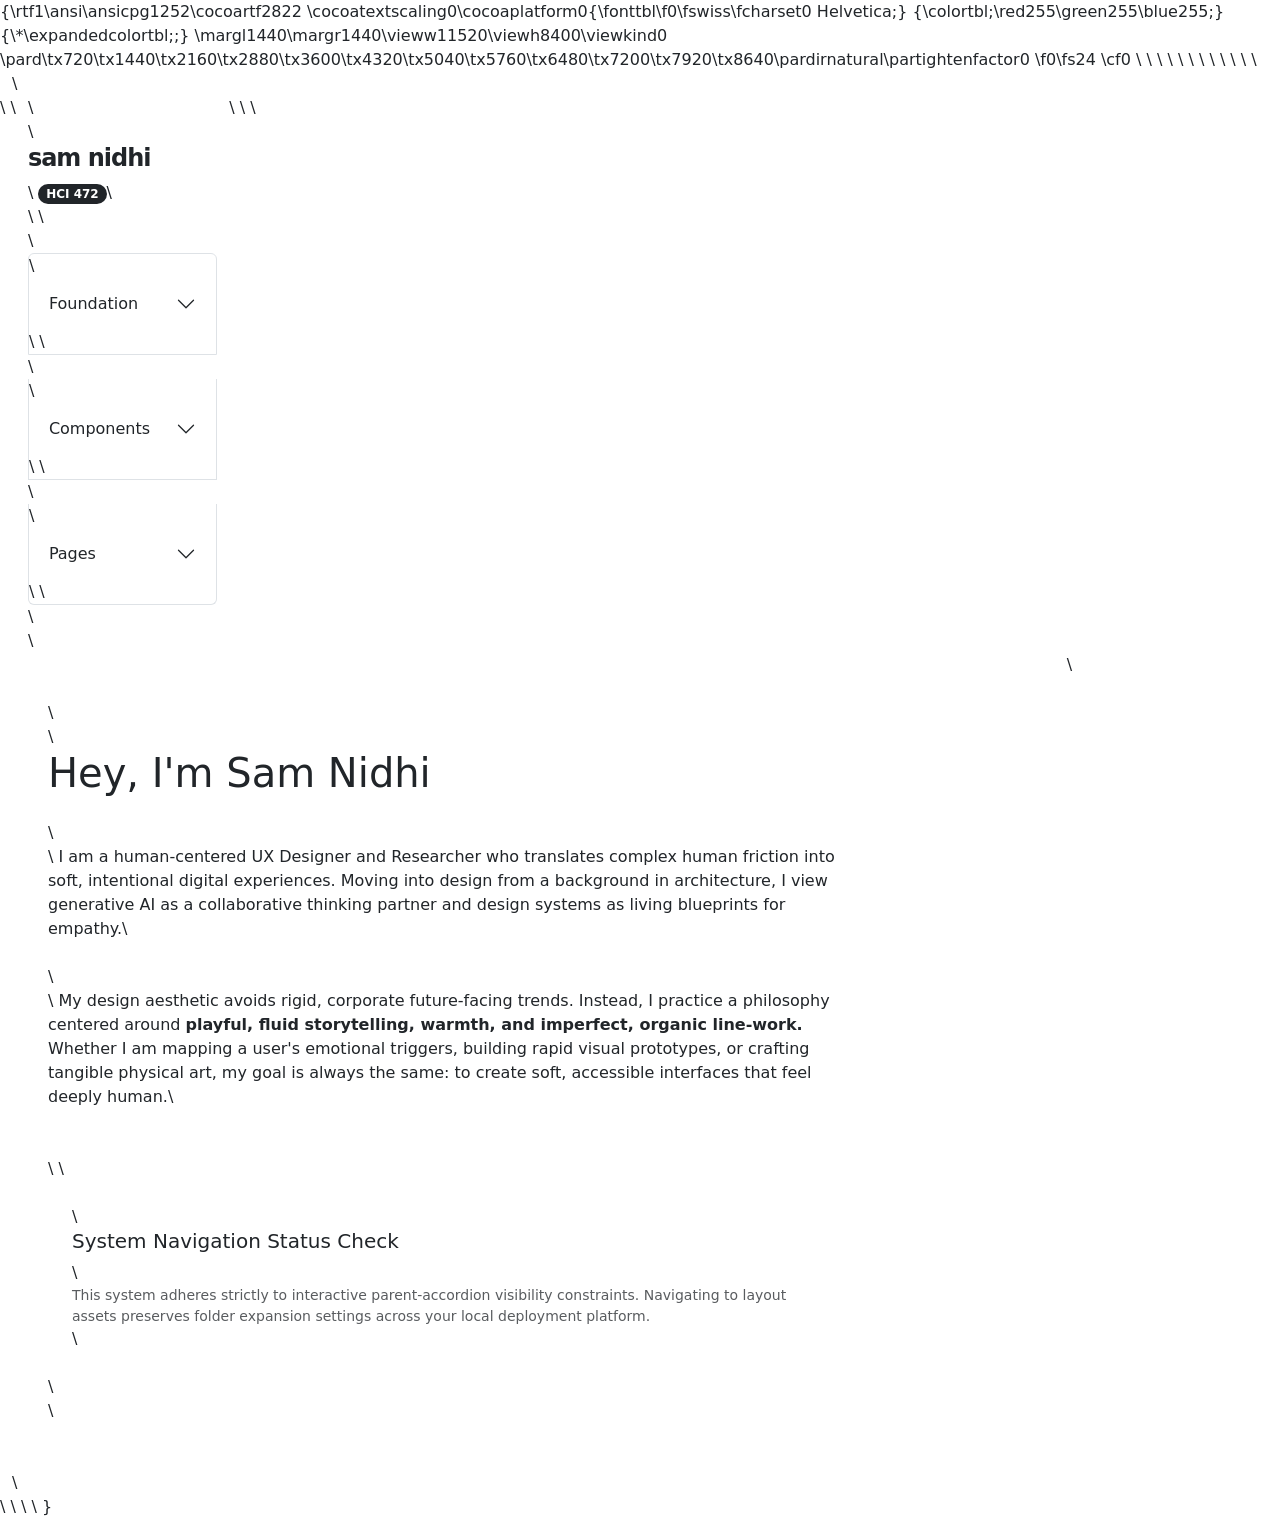
==== index.html @ 7e177401 "Add files via upload" ====
{\rtf1\ansi\ansicpg1252\cocoartf2822
\cocoatextscaling0\cocoaplatform0{\fonttbl\f0\fswiss\fcharset0 Helvetica;}
{\colortbl;\red255\green255\blue255;}
{\*\expandedcolortbl;;}
\margl1440\margr1440\vieww11520\viewh8400\viewkind0
\pard\tx720\tx1440\tx2160\tx2880\tx3600\tx4320\tx5040\tx5760\tx6480\tx7200\tx7920\tx8640\pardirnatural\partightenfactor0

\f0\fs24 \cf0 <!DOCTYPE html>\
<html lang="en">\
<head>\
    <meta charset="UTF-8">\
    <meta name="viewport" content="width=device-width, initial-scale=1.0">\
    <title>Syamantaka Nidhi - Design System</title>\
    <link rel="icon" type="image/x-icon" href="favicon.ico">\
    <link href="https://cdn.jsdelivr.net/npm/bootstrap@5.3.2/dist/css/bootstrap.min.css" rel="stylesheet">\
    <link rel="stylesheet" href="css/homework.css">\
</head>\
<body>\
\
<div class="container-fluid">\
    <div class="row">\
        <!-- Sidebar Navigation Dashboard Frame -->\
        <div class="col-md-3 col-lg-2 sidebar-wrapper sticky-top">\
            <div class="brand-wrapper">\
                <h4 style="font-weight:700; letter-spacing:-1px;">sam nidhi</h4>\
                <span class="badge bg-dark rounded-pill">HCI 472</span>\
            </div>\
            \
            <div class="accordion nav-accordion" id="systemNavBlock">\
                <div class="accordion-item">\
                    <h2 class="accordion-header"><button class="accordion-button collapsed" type="button" data-bs-toggle="collapse" data-bs-target="#f-foundations">Foundation</button></h2>\
                    <div id="f-foundations" class="accordion-collapse collapse" data-bs-parent="#systemNavBlock">\
                        <ul class="sidebar-subnav">\
                            <li><a href="Foundation/color.html">Color Palette</a></li>\
                            <li><a href="Foundation/typography.html">Typography</a></li>\
                            <li><a href="Foundation/logo.html">Logo System</a></li>\
                        </ul>\
                    </div>\
                </div>\
                <div class="accordion-item">\
                    <h2 class="accordion-header"><button class="accordion-button collapsed" type="button" data-bs-toggle="collapse" data-bs-target="#f-components">Components</button></h2>\
                    <div id="f-components" class="accordion-collapse collapse" data-bs-parent="#systemNavBlock">\
                        <ul class="sidebar-subnav">\
                            <li><a href="Components/buttons.html">Buttons</a></li>\
                            <li><a href="Components/cards.html">Cards</a></li>\
                            <li><a href="Components/navigation.html">Navigation</a></li>\
                        </ul>\
                    </div>\
                </div>\
                <div class="accordion-item">\
                    <h2 class="accordion-header"><button class="accordion-button collapsed" type="button" data-bs-toggle="collapse" data-bs-target="#f-pages">Pages</button></h2>\
                    <div id="f-pages" class="accordion-collapse collapse" data-bs-parent="#systemNavBlock">\
                        <ul class="sidebar-subnav">\
                            <li><a href="Pages/desktop.html">Desktop Layout</a></li>\
                            <li><a href="Pages/tablet.html">Tablet Layout</a></li>\
                            <li><a href="Pages/mobile.html">Mobile Layout</a></li>\
                        </ul>\
                    </div>\
                </div>\
            </div>\
        </div>\
\
        <!-- Biography Introduction Display Space -->\
        <main class="col-md-9 col-lg-10 px-md-5 py-5">\
            <div style="max-width: 800px;">\
                <h1 class="mb-4">Hey, I'm Sam Nidhi</h1>\
                <p class="lead-p mb-4">\
                    I am a human-centered UX Designer and Researcher who translates complex human friction into soft, intentional digital experiences. Moving into design from a background in architecture, I view generative AI as a collaborative thinking partner and design systems as living blueprints for empathy.\
                </p>\
                <p class="lead-p mb-5">\
                    My design aesthetic avoids rigid, corporate future-facing trends. Instead, I practice a philosophy centered around <strong>playful, fluid storytelling, warmth, and imperfect, organic line-work.</strong> Whether I am mapping a user's emotional triggers, building rapid visual prototypes, or crafting tangible physical art, my goal is always the same: to create soft, accessible interfaces that feel deeply human.\
                </p>\
                \
                <div class="p-4 rounded-4" style="background-color: var(--beige-30); border: 1px solid var(--beige-50);">\
                    <h5>System Navigation Status Check</h5>\
                    <p class="mb-0 text-muted small">This system adheres strictly to interactive parent-accordion visibility constraints. Navigating to layout assets preserves folder expansion settings across your local deployment platform.</p>\
                </div>\
            </div>\
        </main>\
    </div>\
</div>\
\
<script src="https://cdn.jsdelivr.net/npm/bootstrap@5.3.2/dist/js/bootstrap.bundle.min.js"></script>\
</body>\
</html>}
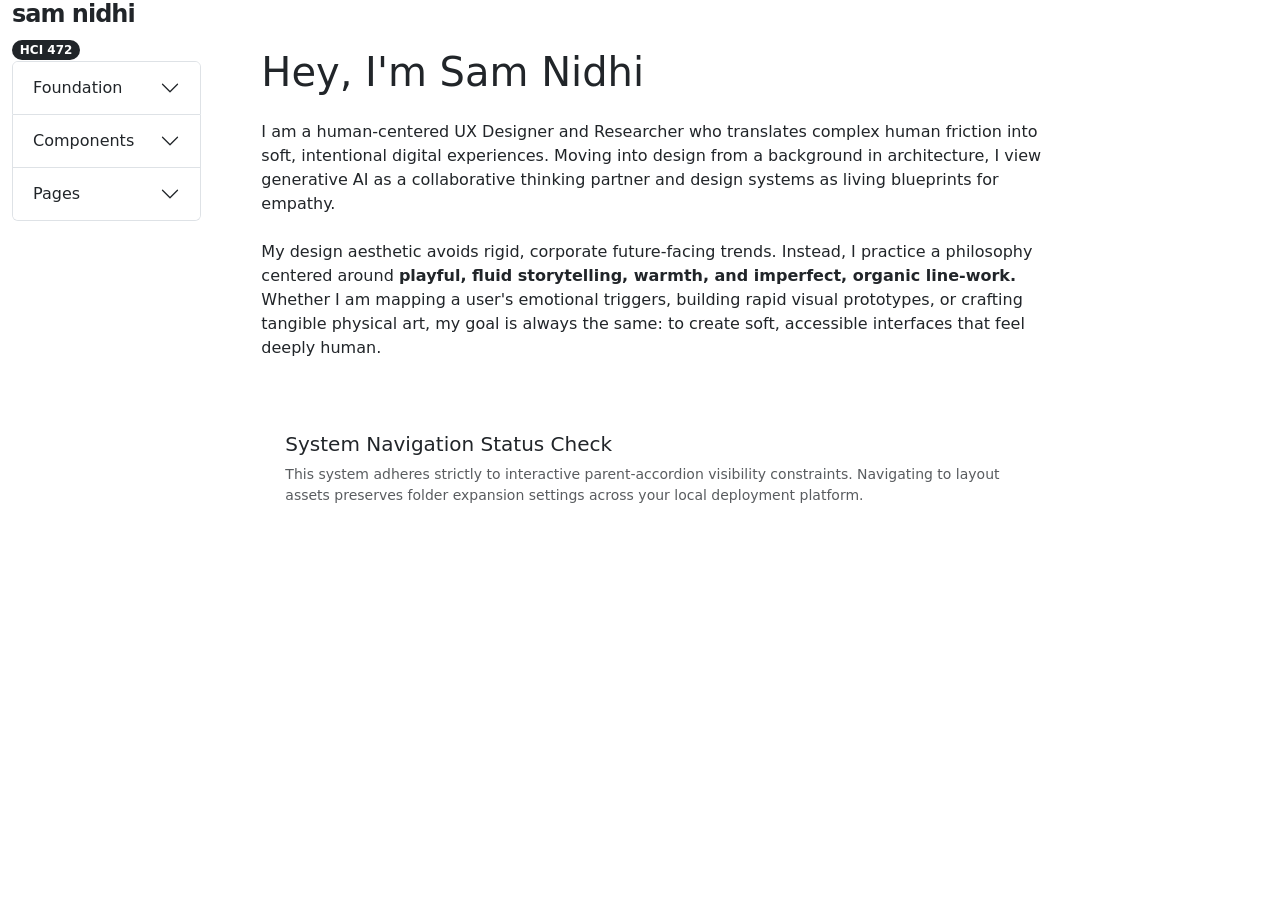
==== commit 2c2c78e6: "Update index.html" ====
--- a/index.html
+++ b/index.html
@@ -1,85 +1,78 @@
-{\rtf1\ansi\ansicpg1252\cocoartf2822
-\cocoatextscaling0\cocoaplatform0{\fonttbl\f0\fswiss\fcharset0 Helvetica;}
-{\colortbl;\red255\green255\blue255;}
-{\*\expandedcolortbl;;}
-\margl1440\margr1440\vieww11520\viewh8400\viewkind0
-\pard\tx720\tx1440\tx2160\tx2880\tx3600\tx4320\tx5040\tx5760\tx6480\tx7200\tx7920\tx8640\pardirnatural\partightenfactor0
+<!DOCTYPE html>
+<html lang="en">
+<head>
+    <meta charset="UTF-8">
+    <meta name="viewport" content="width=device-width, initial-scale=1.0">
+    <title>Syamantaka Nidhi - Design System</title>
+    <link rel="icon" type="image/x-icon" href="favicon.ico">
+    <link href="https://cdn.jsdelivr.net/npm/bootstrap@5.3.2/dist/css/bootstrap.min.css" rel="stylesheet">
+    <link rel="stylesheet" href="css/homework.css">
+</head>
+<body>
 
-\f0\fs24 \cf0 <!DOCTYPE html>\
-<html lang="en">\
-<head>\
-    <meta charset="UTF-8">\
-    <meta name="viewport" content="width=device-width, initial-scale=1.0">\
-    <title>Syamantaka Nidhi - Design System</title>\
-    <link rel="icon" type="image/x-icon" href="favicon.ico">\
-    <link href="https://cdn.jsdelivr.net/npm/bootstrap@5.3.2/dist/css/bootstrap.min.css" rel="stylesheet">\
-    <link rel="stylesheet" href="css/homework.css">\
-</head>\
-<body>\
-\
-<div class="container-fluid">\
-    <div class="row">\
-        <!-- Sidebar Navigation Dashboard Frame -->\
-        <div class="col-md-3 col-lg-2 sidebar-wrapper sticky-top">\
-            <div class="brand-wrapper">\
-                <h4 style="font-weight:700; letter-spacing:-1px;">sam nidhi</h4>\
-                <span class="badge bg-dark rounded-pill">HCI 472</span>\
-            </div>\
-            \
-            <div class="accordion nav-accordion" id="systemNavBlock">\
-                <div class="accordion-item">\
-                    <h2 class="accordion-header"><button class="accordion-button collapsed" type="button" data-bs-toggle="collapse" data-bs-target="#f-foundations">Foundation</button></h2>\
-                    <div id="f-foundations" class="accordion-collapse collapse" data-bs-parent="#systemNavBlock">\
-                        <ul class="sidebar-subnav">\
-                            <li><a href="Foundation/color.html">Color Palette</a></li>\
-                            <li><a href="Foundation/typography.html">Typography</a></li>\
-                            <li><a href="Foundation/logo.html">Logo System</a></li>\
-                        </ul>\
-                    </div>\
-                </div>\
-                <div class="accordion-item">\
-                    <h2 class="accordion-header"><button class="accordion-button collapsed" type="button" data-bs-toggle="collapse" data-bs-target="#f-components">Components</button></h2>\
-                    <div id="f-components" class="accordion-collapse collapse" data-bs-parent="#systemNavBlock">\
-                        <ul class="sidebar-subnav">\
-                            <li><a href="Components/buttons.html">Buttons</a></li>\
-                            <li><a href="Components/cards.html">Cards</a></li>\
-                            <li><a href="Components/navigation.html">Navigation</a></li>\
-                        </ul>\
-                    </div>\
-                </div>\
-                <div class="accordion-item">\
-                    <h2 class="accordion-header"><button class="accordion-button collapsed" type="button" data-bs-toggle="collapse" data-bs-target="#f-pages">Pages</button></h2>\
-                    <div id="f-pages" class="accordion-collapse collapse" data-bs-parent="#systemNavBlock">\
-                        <ul class="sidebar-subnav">\
-                            <li><a href="Pages/desktop.html">Desktop Layout</a></li>\
-                            <li><a href="Pages/tablet.html">Tablet Layout</a></li>\
-                            <li><a href="Pages/mobile.html">Mobile Layout</a></li>\
-                        </ul>\
-                    </div>\
-                </div>\
-            </div>\
-        </div>\
-\
-        <!-- Biography Introduction Display Space -->\
-        <main class="col-md-9 col-lg-10 px-md-5 py-5">\
-            <div style="max-width: 800px;">\
-                <h1 class="mb-4">Hey, I'm Sam Nidhi</h1>\
-                <p class="lead-p mb-4">\
-                    I am a human-centered UX Designer and Researcher who translates complex human friction into soft, intentional digital experiences. Moving into design from a background in architecture, I view generative AI as a collaborative thinking partner and design systems as living blueprints for empathy.\
-                </p>\
-                <p class="lead-p mb-5">\
-                    My design aesthetic avoids rigid, corporate future-facing trends. Instead, I practice a philosophy centered around <strong>playful, fluid storytelling, warmth, and imperfect, organic line-work.</strong> Whether I am mapping a user's emotional triggers, building rapid visual prototypes, or crafting tangible physical art, my goal is always the same: to create soft, accessible interfaces that feel deeply human.\
-                </p>\
-                \
-                <div class="p-4 rounded-4" style="background-color: var(--beige-30); border: 1px solid var(--beige-50);">\
-                    <h5>System Navigation Status Check</h5>\
-                    <p class="mb-0 text-muted small">This system adheres strictly to interactive parent-accordion visibility constraints. Navigating to layout assets preserves folder expansion settings across your local deployment platform.</p>\
-                </div>\
-            </div>\
-        </main>\
-    </div>\
-</div>\
-\
-<script src="https://cdn.jsdelivr.net/npm/bootstrap@5.3.2/dist/js/bootstrap.bundle.min.js"></script>\
-</body>\
-</html>}+<div class="container-fluid">
+    <div class="row">
+        <!-- Sidebar Navigation Dashboard Frame -->
+        <div class="col-md-3 col-lg-2 sidebar-wrapper sticky-top">
+            <div class="brand-wrapper">
+                <h4 style="font-weight:700; letter-spacing:-1px;">sam nidhi</h4>
+                <span class="badge bg-dark rounded-pill">HCI 472</span>
+            </div>
+            
+            <div class="accordion nav-accordion" id="systemNavBlock">
+                <div class="accordion-item">
+                    <h2 class="accordion-header"><button class="accordion-button collapsed" type="button" data-bs-toggle="collapse" data-bs-target="#f-foundations">Foundation</button></h2>
+                    <div id="f-foundations" class="accordion-collapse collapse" data-bs-parent="#systemNavBlock">
+                        <ul class="sidebar-subnav">
+                            <li><a href="Foundation/color.html">Color Palette</a></li>
+                            <li><a href="Foundation/typography.html">Typography</a></li>
+                            <li><a href="Foundation/logo.html">Logo System</a></li>
+                        </ul>
+                    </div>
+                </div>
+                <div class="accordion-item">
+                    <h2 class="accordion-header"><button class="accordion-button collapsed" type="button" data-bs-toggle="collapse" data-bs-target="#f-components">Components</button></h2>
+                    <div id="f-components" class="accordion-collapse collapse" data-bs-parent="#systemNavBlock">
+                        <ul class="sidebar-subnav">
+                            <li><a href="Components/buttons.html">Buttons</a></li>
+                            <li><a href="Components/cards.html">Cards</a></li>
+                            <li><a href="Components/navigation.html">Navigation</a></li>
+                        </ul>
+                    </div>
+                </div>
+                <div class="accordion-item">
+                    <h2 class="accordion-header"><button class="accordion-button collapsed" type="button" data-bs-toggle="collapse" data-bs-target="#f-pages">Pages</button></h2>
+                    <div id="f-pages" class="accordion-collapse collapse" data-bs-parent="#systemNavBlock">
+                        <ul class="sidebar-subnav">
+                            <li><a href="Pages/desktop.html">Desktop Layout</a></li>
+                            <li><a href="Pages/tablet.html">Tablet Layout</a></li>
+                            <li><a href="Pages/mobile.html">Mobile Layout</a></li>
+                        </ul>
+                    </div>
+                </div>
+            </div>
+        </div>
+
+        <!-- Biography Introduction Display Space -->
+        <main class="col-md-9 col-lg-10 px-md-5 py-5">
+            <div style="max-width: 800px;">
+                <h1 class="mb-4">Hey, I'm Sam Nidhi</h1>
+                <p class="lead-p mb-4">
+                    I am a human-centered UX Designer and Researcher who translates complex human friction into soft, intentional digital experiences. Moving into design from a background in architecture, I view generative AI as a collaborative thinking partner and design systems as living blueprints for empathy.
+                </p>
+                <p class="lead-p mb-5">
+                    My design aesthetic avoids rigid, corporate future-facing trends. Instead, I practice a philosophy centered around <strong>playful, fluid storytelling, warmth, and imperfect, organic line-work.</strong> Whether I am mapping a user's emotional triggers, building rapid visual prototypes, or crafting tangible physical art, my goal is always the same: to create soft, accessible interfaces that feel deeply human.
+                </p>
+                
+                <div class="p-4 rounded-4" style="background-color: var(--beige-30); border: 1px solid var(--beige-50);">
+                    <h5>System Navigation Status Check</h5>
+                    <p class="mb-0 text-muted small">This system adheres strictly to interactive parent-accordion visibility constraints. Navigating to layout assets preserves folder expansion settings across your local deployment platform.</p>
+                </div>
+            </div>
+        </main>
+    </div>
+</div>
+
+<script src="https://cdn.jsdelivr.net/npm/bootstrap@5.3.2/dist/js/bootstrap.bundle.min.js"></script>
+</body>
+</html>
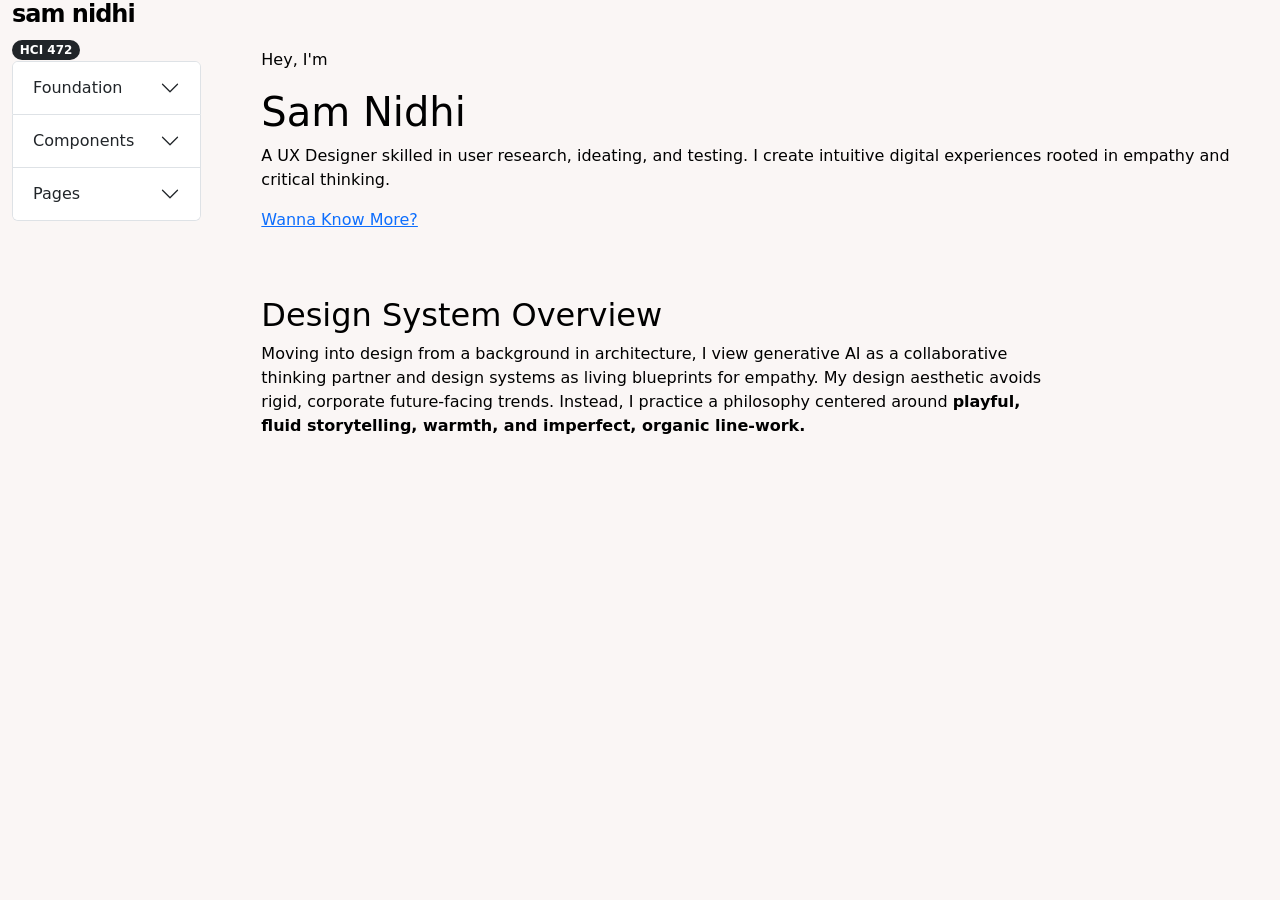
==== commit 019062e5: "changed few files" ====
--- a/index.html
+++ b/index.html
@@ -8,11 +8,11 @@
     <link href="https://cdn.jsdelivr.net/npm/bootstrap@5.3.2/dist/css/bootstrap.min.css" rel="stylesheet">
     <link rel="stylesheet" href="css/homework.css">
 </head>
-<body>
+<body style="background: #FAF6F5; color: var(--ink);">
 
 <div class="container-fluid">
     <div class="row">
-        <!-- Sidebar Navigation Dashboard Frame -->
+        <!-- Sidebar Navigation -->
         <div class="col-md-3 col-lg-2 sidebar-wrapper sticky-top">
             <div class="brand-wrapper">
                 <h4 style="font-weight:700; letter-spacing:-1px;">sam nidhi</h4>
@@ -53,21 +53,31 @@
             </div>
         </div>
 
-        <!-- Biography Introduction Display Space -->
+        <!-- System Introduction Canvas -->
         <main class="col-md-9 col-lg-10 px-md-5 py-5">
-            <div style="max-width: 800px;">
-                <h1 class="mb-4">Hey, I'm Sam Nidhi</h1>
-                <p class="lead-p mb-4">
-                    I am a human-centered UX Designer and Researcher who translates complex human friction into soft, intentional digital experiences. Moving into design from a background in architecture, I view generative AI as a collaborative thinking partner and design systems as living blueprints for empathy.
+            <div class="mb-5">
+                <!-- Embedded Live System Hero View -->
+                <section class="nidi-hero text-start">
+                    <div class="nidi-portrait" aria-hidden="true"></div>
+                    <div>
+                        <p class="nidi-hero__eyebrow">Hey, I'm</p>
+                        <h1 class="nidi-hero__title">Sam Nidhi</h1>
+                        <p class="nidi-hero__copy">
+                            A UX Designer skilled in user research, ideating, and testing.
+                            I create intuitive digital experiences rooted in empathy and critical thinking.
+                        </p>
+                        <a class="nidi-button nidi-button--primary nidi-button--cta" href="#framework-details">
+                            Wanna Know More?
+                        </a>
+                    </div>
+                </section>
+            </div>
+
+            <div id="framework-details" style="max-width: 800px;" class="mt-5 pt-3">
+                <h2 style="color: var(--wine);">Design System Overview</h2>
+                <p class="lead-p">
+                    Moving into design from a background in architecture, I view generative AI as a collaborative thinking partner and design systems as living blueprints for empathy. My design aesthetic avoids rigid, corporate future-facing trends. Instead, I practice a philosophy centered around <strong>playful, fluid storytelling, warmth, and imperfect, organic line-work.</strong>
                 </p>
-                <p class="lead-p mb-5">
-                    My design aesthetic avoids rigid, corporate future-facing trends. Instead, I practice a philosophy centered around <strong>playful, fluid storytelling, warmth, and imperfect, organic line-work.</strong> Whether I am mapping a user's emotional triggers, building rapid visual prototypes, or crafting tangible physical art, my goal is always the same: to create soft, accessible interfaces that feel deeply human.
-                </p>
-                
-                <div class="p-4 rounded-4" style="background-color: var(--beige-30); border: 1px solid var(--beige-50);">
-                    <h5>System Navigation Status Check</h5>
-                    <p class="mb-0 text-muted small">This system adheres strictly to interactive parent-accordion visibility constraints. Navigating to layout assets preserves folder expansion settings across your local deployment platform.</p>
-                </div>
             </div>
         </main>
     </div>
@@ -75,4 +85,4 @@
 
 <script src="https://cdn.jsdelivr.net/npm/bootstrap@5.3.2/dist/js/bootstrap.bundle.min.js"></script>
 </body>
-</html>
+</html>
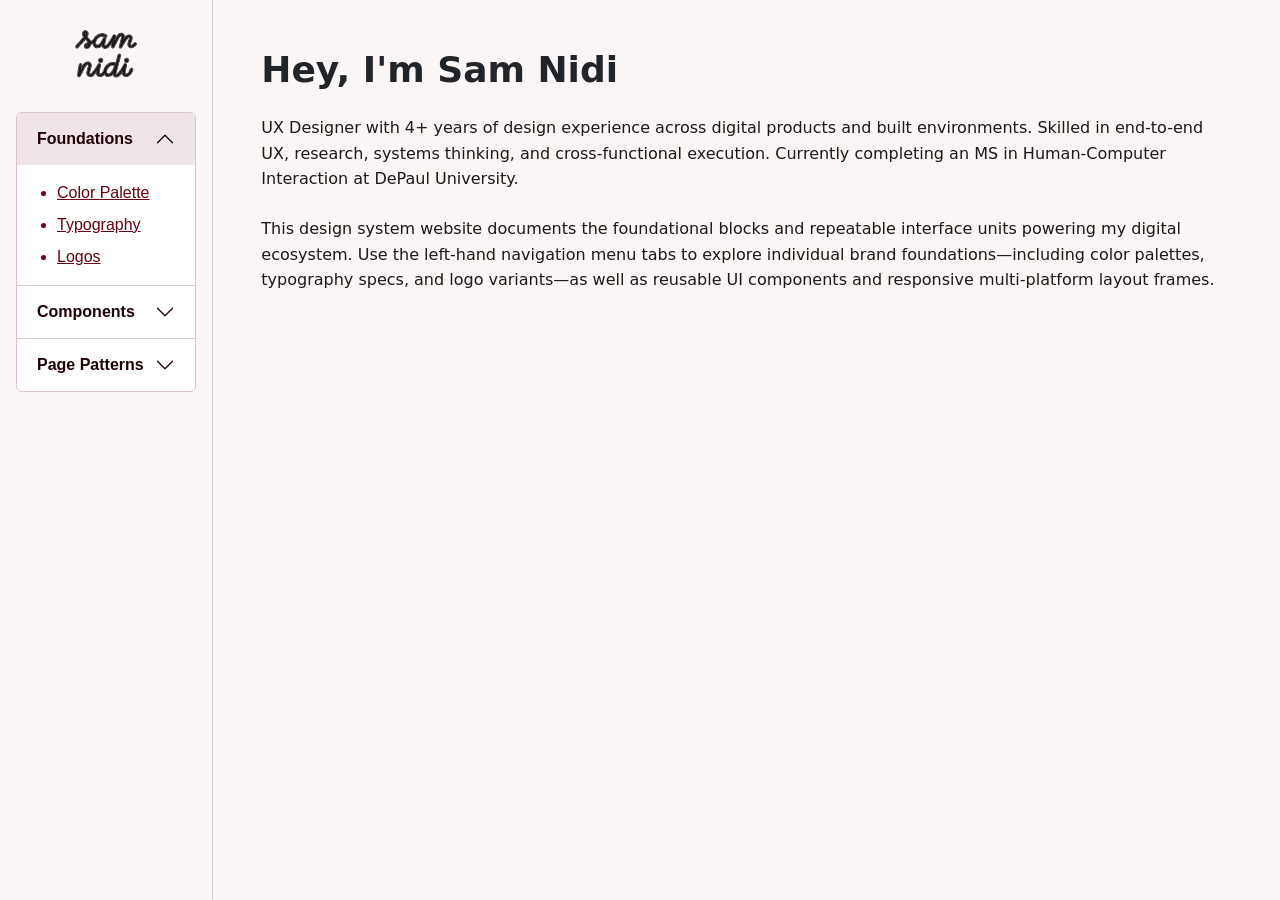
==== commit 2244aaaa: "changed so many things" ====
--- a/index.html
+++ b/index.html
@@ -1,88 +1,278 @@
 <!DOCTYPE html>
 <html lang="en">
+
 <head>
     <meta charset="UTF-8">
     <meta name="viewport" content="width=device-width, initial-scale=1.0">
-    <title>Syamantaka Nidhi - Design System</title>
-    <link rel="icon" type="image/x-icon" href="favicon.ico">
+    <title>sam nidhi - Design System</title>
+
+    <!-- Browser Tab Icon -->
+    <link rel="icon" type="image/svg+xml" href="Components/img/icon-1.svg">
+
     <link href="https://cdn.jsdelivr.net/npm/bootstrap@5.3.2/dist/css/bootstrap.min.css" rel="stylesheet">
     <link rel="stylesheet" href="css/homework.css">
+
+    <style>
+        /* ========================================================
+           EMBEDDED LOCAL ACCORDION LAYOUT AND COLOR OVERRIDES
+           ======================================================== */
+
+        /* Force font family alignment inside sidebar container */
+        .sidebar-wrapper, .sidebar-wrapper button, .sidebar-wrapper a {
+            font-family: 'Quicksand', sans-serif !important;
+        }
+
+        /* Clear global browser blues and text decorations */
+        .sidebar-wrapper a, .sidebar-wrapper a:hover, .sidebar-wrapper a:focus {
+            text-decoration: none !important;
+            color: inherit !important;
+        }
+
+        /* Fixed Viewport Side Navigation Column */
+        .sidebar-wrapper {
+            position: fixed;
+            top: 0;
+            left: 0;
+            width: 16.666667%; /* Matches Bootstrap col-md-2 width parameter */
+            height: 100vh;
+            background-color: #FAF6F5 !important;
+            border-right: 1px solid #DCC4CE !important; /* Overhauled border stroke mapping */
+            padding: 0 1rem !important;
+            z-index: 1030;
+            overflow-y: auto;
+        }
+
+        /* Pushes main container out from behind the fixed navbar */
+        main {
+            margin-left: 16.666667%;
+        }
+
+        @media (max-width: 767.98px) {
+            .sidebar-wrapper { position: relative; width: 100%; height: auto; padding: 1rem !important; }
+            main { margin-left: 0; }
+        }
+
+        /* Transparent Logo Container Wrapper (White Box Removed) */
+        .brand-wrapper {
+            background: transparent !important;    
+            padding: 0;
+            margin-bottom: 1.5rem !important; 
+            text-align: center;
+            display: block;
+            border-bottom: none !important;
+        }
+
+        /* Exact Requested Frame Properties and Spacing Metrics */
+        .nav-logo-frame {
+            width: 72px;
+            height: 72px;
+            margin: 16px auto;
+            display: flex;
+            align-items: center;
+            justify-content: center;
+        }
+        
+        .nav-logo-frame img { 
+            max-width: 100%; 
+            max-height: 100%; 
+            object-fit: contain; 
+        }
+
+        /* --- Classic Rounded Accordion Outer Wrapper Frame --- */
+        .nav-accordion {
+            border: 1px solid #DCC4CE !important; /* Swapped outer frame border to DCC4CE */
+            border-radius: 0.375rem !important;
+            overflow: hidden;
+            background-color: #ffffff !important;
+        }
+
+        .nav-accordion .accordion-item {
+            border: none !important;
+            background-color: #ffffff !important;
+        }
+
+        .nav-accordion .accordion-item:not(:last-child) {
+            border-bottom: 1px solid #DCC4CE !important; /* Divider borders mapped to DCC4CE */
+        }
+
+        /* --- Primary Header Collapse Select Buttons --- */
+        .nav-accordion .accordion-button {
+            background-color: #ffffff !important; /* Default background stays clean white */
+            color: #1F0005 !important;            /* Header typography swapped to 1F0005 */
+            font-size: 1rem;
+            font-weight: 600 !important;
+            padding: 1rem 1.25rem !important;
+            box-shadow: none !important;
+        }
+
+        /* Active Expanded Folder View State: Background swapped to EFE4E9 */
+        .nav-accordion .accordion-button:not(.collapsed) {
+            background-color: #EFE4E9 !important; /* Swapped active background color to EFE4E9 */
+            color: #1F0005 !important;            /* Retains text color 1F0005 */
+            box-shadow: none !important;
+        }
+
+        .nav-accordion .accordion-button:focus {
+            box-shadow: none !important;
+        }
+
+        /* Forces internal arrow canvas indicator asset to look clean dark 1F0005 */
+        .nav-accordion .accordion-button::after {
+            filter: brightness(0) saturate(100%) invert(6%) sepia(87%) saturate(3061%) hue-rotate(334deg) brightness(50%) contrast(109%) !important;
+        }
+
+        /* --- Sub-navigation Nested Accordion Body Area --- */
+        .nav-accordion .accordion-body {
+            padding: 1rem 1.25rem !important;
+            background-color: #ffffff !important; /* Keeps core white internal area view */
+        }
+
+        .sidebar-subnav {
+            list-style: disc !important; /* Standard layout bullet points */
+            padding-left: 1.25rem !important;
+            margin: 0 !important;
+        }
+
+        .sidebar-subnav li {
+            color: #6A0011 !important; /* Bullet dots inherit your active link tone */
+            margin-bottom: 0.5rem !important;
+        }
+        .sidebar-subnav li:last-child { margin-bottom: 0 !important; }
+
+        /* Document subfolder text link tags: Swapped to 6A0011 with an underline */
+        .sidebar-subnav a {
+            color: #6A0011 !important; /* Text links swapped to 6A0011 */
+            font-weight: 500 !important;
+            text-decoration: underline !important; /* Preserves requested underline formatting */
+            display: inline-block;
+        }
+
+        .sidebar-subnav a:hover,
+        .sidebar-subnav a.active-link {
+            color: #1F0005 !important; /* Hover or pressed active view highlight */
+            font-weight: 700 !important;
+        }
+
+        /* Right canvas typography spacing cleanups */
+        .welcome-section h1 {
+            font-size: 36px;
+            font-weight: 700;
+            margin-bottom: 1.5rem;
+        }
+
+        .welcome-section p {
+            font-size: 16px;
+            font-weight: 400;
+            line-height: 1.6;
+            margin-bottom: 1.5rem;
+            color: #1F1718;
+        }
+    </style>
 </head>
-<body style="background: #FAF6F5; color: var(--ink);">
-
-<div class="container-fluid">
-    <div class="row">
-        <!-- Sidebar Navigation -->
-        <div class="col-md-3 col-lg-2 sidebar-wrapper sticky-top">
-            <div class="brand-wrapper">
-                <h4 style="font-weight:700; letter-spacing:-1px;">sam nidhi</h4>
-                <span class="badge bg-dark rounded-pill">HCI 472</span>
-            </div>
-            
-            <div class="accordion nav-accordion" id="systemNavBlock">
-                <div class="accordion-item">
-                    <h2 class="accordion-header"><button class="accordion-button collapsed" type="button" data-bs-toggle="collapse" data-bs-target="#f-foundations">Foundation</button></h2>
-                    <div id="f-foundations" class="accordion-collapse collapse" data-bs-parent="#systemNavBlock">
-                        <ul class="sidebar-subnav">
-                            <li><a href="Foundation/color.html">Color Palette</a></li>
-                            <li><a href="Foundation/typography.html">Typography</a></li>
-                            <li><a href="Foundation/logo.html">Logo System</a></li>
-                        </ul>
-                    </div>
-                </div>
-                <div class="accordion-item">
-                    <h2 class="accordion-header"><button class="accordion-button collapsed" type="button" data-bs-toggle="collapse" data-bs-target="#f-components">Components</button></h2>
-                    <div id="f-components" class="accordion-collapse collapse" data-bs-parent="#systemNavBlock">
-                        <ul class="sidebar-subnav">
-                            <li><a href="Components/buttons.html">Buttons</a></li>
-                            <li><a href="Components/cards.html">Cards</a></li>
-                            <li><a href="Components/navigation.html">Navigation</a></li>
-                        </ul>
-                    </div>
-                </div>
-                <div class="accordion-item">
-                    <h2 class="accordion-header"><button class="accordion-button collapsed" type="button" data-bs-toggle="collapse" data-bs-target="#f-pages">Pages</button></h2>
-                    <div id="f-pages" class="accordion-collapse collapse" data-bs-parent="#systemNavBlock">
-                        <ul class="sidebar-subnav">
-                            <li><a href="Pages/desktop.html">Desktop Layout</a></li>
-                            <li><a href="Pages/tablet.html">Tablet Layout</a></li>
-                            <li><a href="Pages/mobile.html">Mobile Layout</a></li>
-                        </ul>
-                    </div>
+
+<body style="background: #FAF6F5;">
+
+    <div class="container-fluid">
+        <div class="row">
+
+            <!-- Persistent Fixed Sidebar Column Layout Container Panel -->
+            <div class="col-md-3 col-lg-2 sidebar-wrapper">
+                
+                <!-- Clickable Logo Area Points Back to Home Dashboard View -->
+                <a href="index.html" class="brand-wrapper">
+                    <div class="nav-logo-frame">
+                        <img src="Components/img/wordmark-4.svg" alt="sam nidhi logo mark">
+                    </div>
+                </a>
+
+                <!-- Custom-Colored Classic Stay-Open Accordion Container -->
+                <div class="accordion nav-accordion" id="accordionPanelsStayOpenExample">
+
+                    <!-- Foundations Folder Section -->
+                    <div class="accordion-item">
+                        <h2 class="accordion-header">
+                            <button class="accordion-button" type="button" data-bs-toggle="collapse"
+                                data-bs-target="#panelsStayOpen-fFoundations" aria-expanded="true"
+                                aria-controls="panelsStayOpen-fFoundations">
+                                Foundations
+                            </button>
+                        </h2>
+                        <div id="panelsStayOpen-fFoundations" class="accordion-collapse collapse show">
+                            <div class="accordion-body">
+                                <ul class="sidebar-subnav">
+                                    <li><a href="Foundation/color.html">Color Palette</a></li>
+                                    <li><a href="Foundation/typography.html">Typography</a></li>
+                                    <li><a href="Foundation/logo.html">Logos</a></li>
+                                </ul>
+                            </div>
+                        </div>
+                    </div>
+
+                    <!-- Components Folder Section -->
+                    <div class="accordion-item">
+                        <h2 class="accordion-header">
+                            <button class="accordion-button collapsed" type="button" data-bs-toggle="collapse"
+                                data-bs-target="#panelsStayOpen-fComponents" aria-expanded="false"
+                                aria-controls="panelsStayOpen-fComponents">
+                                Components
+                            </button>
+                        </h2>
+                        <div id="panelsStayOpen-fComponents" class="accordion-collapse collapse">
+                            <div class="accordion-body">
+                                <ul class="sidebar-subnav">
+                                    <li><a href="Components/buttons.html">Buttons</a></li>
+                                    <li><a href="Components/cards.html">Cards</a></li>
+                                    <li><a href="Components/navigation.html">Navigation Bar</a></li>
+                                </ul>
+                            </div>
+                        </div>
+                    </div>
+
+                    <!-- Page Patterns Folder Section -->
+                    <div class="accordion-item">
+                        <h2 class="accordion-header">
+                            <button class="accordion-button collapsed" type="button" data-bs-toggle="collapse"
+                                data-bs-target="#panelsStayOpen-fPages" aria-expanded="false"
+                                aria-controls="panelsStayOpen-fPages">
+                                Page Patterns
+                            </button>
+                        </h2>
+                        <div id="panelsStayOpen-fPages" class="accordion-collapse collapse">
+                            <div class="accordion-body">
+                                <ul class="sidebar-subnav">
+                                    <li><a href="Pages/desktop.html">Desktop</a></li>
+                                    <li><a href="Pages/tablet.html">Tablet</a></li>
+                                    <li><a href="Pages/mobile.html">Mobile</a></li>
+                                </ul>
+                            </div>
+                        </div>
+                    </div>
+
                 </div>
             </div>
+
+            <!-- Right-Side Main Text Welcome Section Content -->
+            <main class="col-md-9 col-lg-10 px-md-5 py-5 welcome-section">
+                <h1>Hey, I'm Sam Nidi</h1>
+
+                <p>
+                    UX Designer with 4+ years of design experience across digital products and built environments.
+                    Skilled in end-to-end UX, research, systems thinking, and cross-functional execution.
+                    Currently completing an MS in Human-Computer Interaction at DePaul University.
+                </p>
+
+                <p>
+                    This design system website documents the foundational blocks and repeatable interface units
+                    powering my digital ecosystem. Use the left-hand navigation menu tabs to explore individual
+                    brand foundations—including color palettes, typography specs, and logo variants—as well as
+                    reusable UI components and responsive multi-platform layout frames.
+                </p>
+            </main>
+
         </div>
-
-        <!-- System Introduction Canvas -->
-        <main class="col-md-9 col-lg-10 px-md-5 py-5">
-            <div class="mb-5">
-                <!-- Embedded Live System Hero View -->
-                <section class="nidi-hero text-start">
-                    <div class="nidi-portrait" aria-hidden="true"></div>
-                    <div>
-                        <p class="nidi-hero__eyebrow">Hey, I'm</p>
-                        <h1 class="nidi-hero__title">Sam Nidhi</h1>
-                        <p class="nidi-hero__copy">
-                            A UX Designer skilled in user research, ideating, and testing.
-                            I create intuitive digital experiences rooted in empathy and critical thinking.
-                        </p>
-                        <a class="nidi-button nidi-button--primary nidi-button--cta" href="#framework-details">
-                            Wanna Know More?
-                        </a>
-                    </div>
-                </section>
-            </div>
-
-            <div id="framework-details" style="max-width: 800px;" class="mt-5 pt-3">
-                <h2 style="color: var(--wine);">Design System Overview</h2>
-                <p class="lead-p">
-                    Moving into design from a background in architecture, I view generative AI as a collaborative thinking partner and design systems as living blueprints for empathy. My design aesthetic avoids rigid, corporate future-facing trends. Instead, I practice a philosophy centered around <strong>playful, fluid storytelling, warmth, and imperfect, organic line-work.</strong>
-                </p>
-            </div>
-        </main>
     </div>
-</div>
-
-<script src="https://cdn.jsdelivr.net/npm/bootstrap@5.3.2/dist/js/bootstrap.bundle.min.js"></script>
+
+    <script src="https://cdn.jsdelivr.net/npm/bootstrap@5.3.2/dist/js/bootstrap.bundle.min.js"></script>
 </body>
+
 </html>
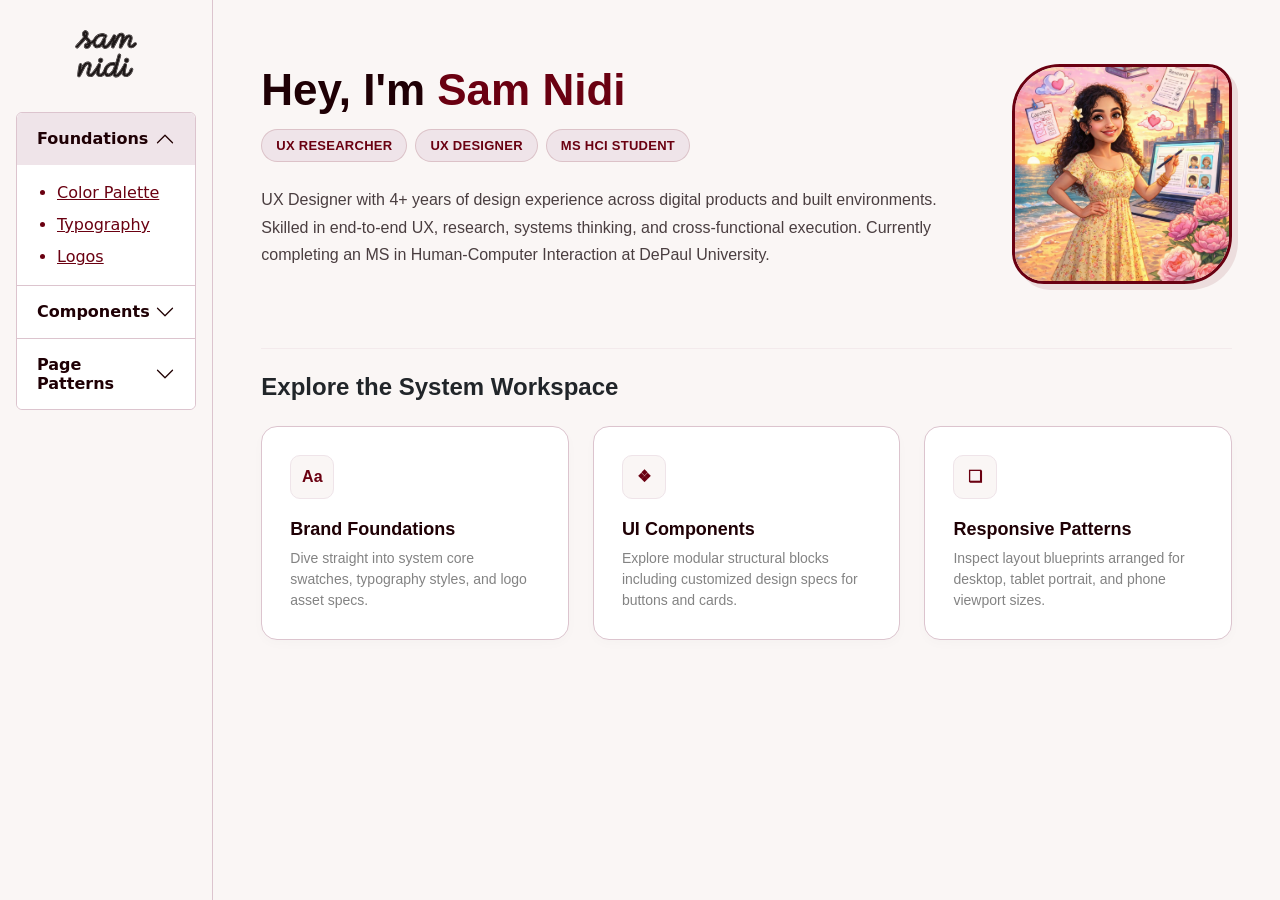
==== commit b08e8d1c: "changed home/welcome page" ====
--- a/index.html
+++ b/index.html
@@ -10,6 +10,9 @@
     <link rel="icon" type="image/svg+xml" href="Components/img/icon-1.svg">
 
     <link href="https://cdn.jsdelivr.net/npm/bootstrap@5.3.2/dist/css/bootstrap.min.css" rel="stylesheet">
+    <link rel="preconnect" href="https://fonts.googleapis.com">
+    <link rel="preconnect" href="https://fonts.gstatic.com" crossorigin>
+    <link href="https://fonts.googleapis.com/css2?family=Quicksand:wght@400;500;600;700&display=swap" rel="stylesheet">
     <link rel="stylesheet" href="css/homework.css">
 
     <style>
@@ -17,8 +20,8 @@
            EMBEDDED LOCAL ACCORDION LAYOUT AND COLOR OVERRIDES
            ======================================================== */
 
-        /* Force font family alignment inside sidebar container */
-        .sidebar-wrapper, .sidebar-wrapper button, .sidebar-wrapper a {
+        /* FIXED: Quicksand font family alignment applied strictly to main presentation elements only */
+        main, main * {
             font-family: 'Quicksand', sans-serif !important;
         }
 
@@ -153,19 +156,132 @@
             font-weight: 700 !important;
         }
 
-        /* Right canvas typography spacing cleanups */
+        /* ========================================================
+           NEW DASHBOARD PRESENTATION AND CANVASES STYLING
+           ======================================================== */
+        
+        /* Hero Section Spacing Grid */
+        .hero-block {
+            display: flex;
+            align-items: center;
+            justify-content: space-between;
+            gap: 2rem;
+            padding: 2.5rem 0;
+        }
+
+        @media (max-width: 991.98px) {
+            .hero-block { flex-direction: column-reverse; text-align: center; align-items: center; }
+            .hero-badge-strip { justify-content: center; }
+        }
+
         .welcome-section h1 {
-            font-size: 36px;
+            font-size: 44px;
             font-weight: 700;
+            margin-bottom: 0.75rem;
+            color: #1F0005;
+        }
+
+        .welcome-section h1 span {
+            color: #6A0011; /* Highlights your name using brand wine */
+        }
+
+        /* Playful Illustrative Avatar squircle placeholder */
+        .illustrative-avatar-frame {
+            width: 220px;
+            height: 220px;
+            background: #EFE4E9;
+            border: 3px solid #6A0011;
+            border-radius: 48px 24px 48px 32px; /* Organic asymmetrical corners for cartoon layout feel */
+            flex-shrink: 0;
+            display: flex;
+            align-items: center;
+            justify-content: center;
+            box-shadow: 6px 6px 0px rgba(106, 0, 17, 0.1);
+            overflow: hidden; /* FIXED: Clips overflowing image directly to the wavy corner bounds */
+        }
+
+        /* FIXED: Forces the image asset to resize cleanly and fill the squircle space */
+        .illustrative-avatar-frame img {
+            width: 100%;
+            height: 100%;
+            object-fit: cover;
+            display: block;
+        }
+
+        /* Professional Accent Badge Strip */
+        .hero-badge-strip {
+            display: flex;
+            flex-wrap: wrap;
+            gap: 8px;
             margin-bottom: 1.5rem;
+        }
+
+        .system-badge {
+            background: #EFE4E9;
+            color: #6A0011;
+            font-size: 13px;
+            font-weight: 700;
+            padding: 6px 14px;
+            border-radius: 30px;
+            border: 1px solid rgba(106, 0, 17, 0.15);
+            text-transform: uppercase;
+            letter-spacing: 0.02em;
         }
 
         .welcome-section p {
             font-size: 16px;
             font-weight: 400;
-            line-height: 1.6;
-            margin-bottom: 1.5rem;
-            color: #1F1718;
+            line-height: 1.7;
+            color: #4A3E40;
+            max-width: 780px;
+        }
+
+        /* Interactive Shortcut Card Components */
+        .dashboard-shortcut-card {
+            background: #ffffff;
+            border: 1px solid #DCC4CE;
+            border-radius: 16px;
+            padding: 1.75rem;
+            height: 100%;
+            text-decoration: none !important;
+            color: inherit !important;
+            display: block;
+            transition: transform 0.2s cubic-bezier(0.34, 1.56, 0.64, 1), box-shadow 0.2s ease;
+            box-shadow: 0 4px 12px rgba(31, 0, 5, 0.02);
+        }
+
+        .dashboard-shortcut-card:hover {
+            transform: translateY(-5px);
+            box-shadow: 0 12px 24px rgba(106, 0, 17, 0.07);
+            border-color: #6A0011;
+        }
+
+        .card-icon-indicator {
+            width: 44px;
+            height: 44px;
+            background: #FAF6F5;
+            border-radius: 10px;
+            display: flex;
+            align-items: center;
+            justify-content: center;
+            margin-bottom: 1.25rem;
+            color: #6A0011;
+            font-weight: 700;
+            border: 1px solid #EFE4E9;
+        }
+
+        .dashboard-shortcut-card h5 {
+            font-size: 18px;
+            font-weight: 700;
+            color: #1F0005;
+            margin-bottom: 0.5rem;
+        }
+
+        .dashboard-shortcut-card p {
+            font-size: 14px;
+            line-height: 1.5;
+            color: #838383;
+            margin: 0;
         }
     </style>
 </head>
@@ -252,21 +368,67 @@
             </div>
 
             <!-- Right-Side Main Text Welcome Section Content -->
-            <main class="col-md-9 col-lg-10 px-md-5 py-5 welcome-section">
-                <h1>Hey, I'm Sam Nidi</h1>
-
-                <p>
-                    UX Designer with 4+ years of design experience across digital products and built environments.
-                    Skilled in end-to-end UX, research, systems thinking, and cross-functional execution.
-                    Currently completing an MS in Human-Computer Interaction at DePaul University.
-                </p>
-
-                <p>
-                    This design system website documents the foundational blocks and repeatable interface units
-                    powering my digital ecosystem. Use the left-hand navigation menu tabs to explore individual
-                    brand foundations—including color palettes, typography specs, and logo variants—as well as
-                    reusable UI components and responsive multi-platform layout frames.
-                </p>
+            <main class="col-md-9 col-lg-10 px-md-5 py-4 welcome-section">
+                
+                <!-- Expanded Hero Frame Split Grid -->
+                <div class="hero-block">
+                    <div>
+                        <h1>Hey, I'm <span>Sam Nidi</span></h1>
+                        
+                        <!-- Mini Pill Status Strip -->
+                        <div class="hero-badge-strip">
+                            <span class="system-badge">UX Researcher</span>
+                            <span class="system-badge">UX Designer</span>
+                            <span class="system-badge">MS HCI Student</span>
+                        </div>
+
+                        <p>
+                            UX Designer with 4+ years of design experience across digital products and built environments.
+                            Skilled in end-to-end UX, research, systems thinking, and cross-functional execution.
+                            Currently completing an MS in Human-Computer Interaction at DePaul University.
+                        </p>
+                    </div>
+
+                    <!-- Asymmetrical squircle frame for cartoon drawing/graphic -->
+                    <div class="illustrative-avatar-frame">
+                        <img src="Components/img/avatar.png" alt="Sam Nidi Avatar Illustration">
+                    </div>
+                </div>
+
+                <hr class="my-4" style="border-color: #DCC4CE;">
+
+                <!-- Fun Interactive Link Cards Section -->
+                <h4 class="mb-4 text-dark" style="font-weight: 700;">Explore the System Workspace</h4>
+                <div class="row g-4 mb-4">
+                    
+                    <!-- Shortcut Card 1 -->
+                    <div class="col-sm-6 col-xl-4">
+                        <a href="Foundation/color.html" class="dashboard-shortcut-card">
+                            <div class="card-icon-indicator">Aa</div>
+                            <h5>Brand Foundations</h5>
+                            <p>Dive straight into system core swatches, typography styles, and logo asset specs.</p>
+                        </a>
+                    </div>
+
+                    <!-- Shortcut Card 2 -->
+                    <div class="col-sm-6 col-xl-4">
+                        <a href="Components/buttons.html" class="dashboard-shortcut-card">
+                            <div class="card-icon-indicator">❖</div>
+                            <h5>UI Components</h5>
+                            <p>Explore modular structural blocks including customized design specs for buttons and cards.</p>
+                        </a>
+                    </div>
+
+                    <!-- Shortcut Card 3 -->
+                    <div class="col-sm-6 col-xl-4">
+                        <a href="Pages/desktop.html" class="dashboard-shortcut-card">
+                            <div class="card-icon-indicator">❑</div>
+                            <h5>Responsive Patterns</h5>
+                            <p>Inspect layout blueprints arranged for desktop, tablet portrait, and phone viewport sizes.</p>
+                        </a>
+                    </div>
+
+                </div>
             </main>
 
         </div>
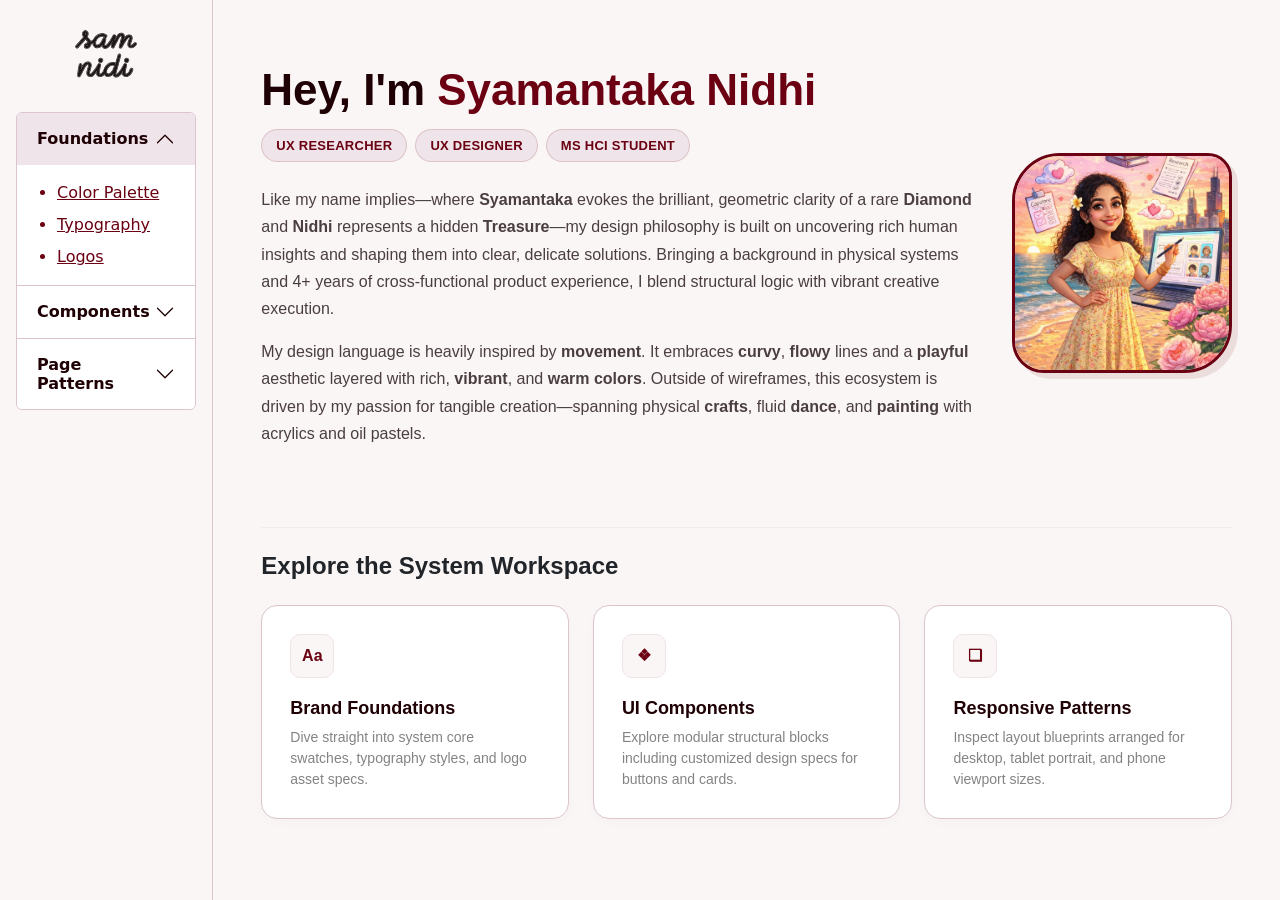
==== commit 8d83aef5: "did many small changes" ====
--- a/index.html
+++ b/index.html
@@ -7,7 +7,7 @@
     <title>sam nidhi - Design System</title>
 
     <!-- Browser Tab Icon -->
-    <link rel="icon" type="image/svg+xml" href="Components/img/icon-1.svg">
+    <link rel="icon" type="image/svg+xml" href="Components/img/icon-5.svg"> 
 
     <link href="https://cdn.jsdelivr.net/npm/bootstrap@5.3.2/dist/css/bootstrap.min.css" rel="stylesheet">
     <link rel="preconnect" href="https://fonts.googleapis.com">
@@ -373,7 +373,7 @@
                 <!-- Expanded Hero Frame Split Grid -->
                 <div class="hero-block">
                     <div>
-                        <h1>Hey, I'm <span>Sam Nidi</span></h1>
+                        <h1>Hey, I'm <span>Syamantaka Nidhi</span></h1>
                         
                         <!-- Mini Pill Status Strip -->
                         <div class="hero-badge-strip">
@@ -383,15 +383,16 @@
                         </div>
 
                         <p>
-                            UX Designer with 4+ years of design experience across digital products and built environments.
-                            Skilled in end-to-end UX, research, systems thinking, and cross-functional execution.
-                            Currently completing an MS in Human-Computer Interaction at DePaul University.
+                            Like my name implies—where <strong>Syamantaka</strong> evokes the brilliant, geometric clarity of a rare <strong>Diamond</strong> and <strong>Nidhi</strong> represents a hidden <strong>Treasure</strong>—my design philosophy is built on uncovering rich human insights and shaping them into clear, delicate solutions. Bringing a background in physical systems and 4+ years of cross-functional product experience, I blend structural logic with vibrant creative execution.
+                        </p>
+                        <p>
+                            My design language is heavily inspired by <strong>movement</strong>. It embraces <strong>curvy</strong>, <strong>flowy</strong> lines and a <strong>playful</strong> aesthetic layered with rich, <strong>vibrant</strong>, and <strong>warm colors</strong>. Outside of wireframes, this ecosystem is driven by my passion for tangible creation—spanning physical <strong>crafts</strong>, fluid <strong>dance</strong>, and <strong>painting</strong> with acrylics and oil pastels. 
                         </p>
                     </div>
 
                     <!-- Asymmetrical squircle frame for cartoon drawing/graphic -->
                     <div class="illustrative-avatar-frame">
-                        <img src="Components/img/avatar.png" alt="Sam Nidi Avatar Illustration">
+                        <img src="Components/img/avatar.png" alt="Syamantaka Nidhi Avatar Illustration">
                     </div>
                 </div>
 
